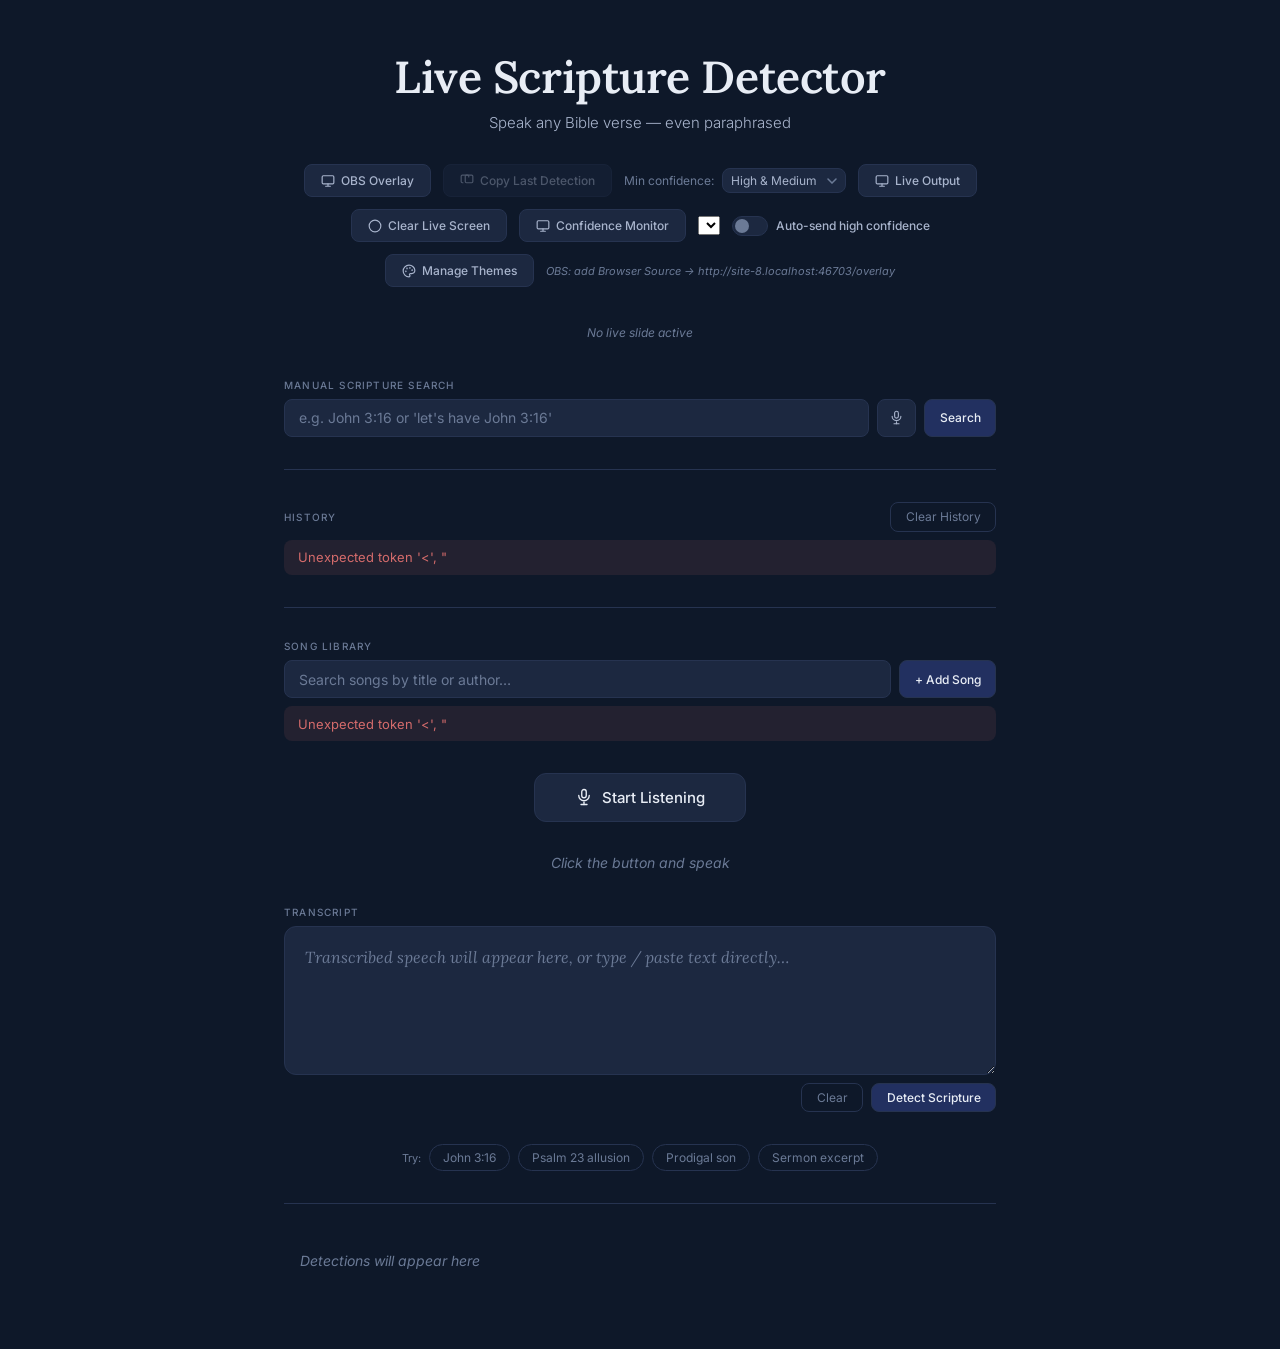
==== frontend/index.html @ 8cc58e6c "Split project into backend/ and frontend/ folders Move the Python modules into backend/ and the HTML" ====
<!DOCTYPE html>
<html lang="en">
<head>
<meta charset="UTF-8">
<meta name="viewport" content="width=device-width, initial-scale=1.0">
<title>Live Scripture Detector</title>
<link href="https://fonts.googleapis.com/css2?family=Lora:ital,wght@0,400;0,500;0,600;1,400;1,600&family=Inter:wght@300;400;500&display=swap" rel="stylesheet">
<link rel="stylesheet" href="style.css">

</head>
<body>
<div class="container">

  <div class="header">
    <h1>Live Scripture Detector</h1>
    <p>Speak any Bible verse &mdash; even paraphrased</p>
  </div>

  <div class="toolbar">
    <a class="toolbar-btn" href="/overlay" target="_blank">
      <svg width="14" height="14" viewBox="0 0 24 24" fill="none" stroke="currentColor" stroke-width="2" stroke-linecap="round" stroke-linejoin="round"><rect x="2" y="3" width="20" height="14" rx="2"/><path d="M8 21h8M12 17v4"/></svg>
      OBS Overlay
    </a>
    <button class="toolbar-btn" id="clipboardBtn" onclick="copyLastToClipboard()" disabled>
      <svg width="14" height="14" viewBox="0 0 24 24" fill="none" stroke="currentColor" stroke-width="2" stroke-linecap="round" stroke-linejoin="round"><rect x="9" y="2" width="13" height="13" rx="2"/><path d="M5 15H4a2 2 0 0 1-2-2V4a2 2 0 0 1 2-2h9a2 2 0 0 1 2 2v1"/></svg>
      <span id="clipboardBtnLabel">Copy Last Detection</span>
    </button>
    <div class="confidence-filter">
      <label for="confidenceFilter">Min confidence:</label>
      <select id="confidenceFilter">
        <option value="high">High only</option>
        <option value="medium" selected>High &amp; Medium</option>
        <option value="low">All results</option>
      </select>
    </div>
    <a class="toolbar-btn" href="/live" target="_blank">
      <svg width="14" height="14" viewBox="0 0 24 24" fill="none" stroke="currentColor" stroke-width="2" stroke-linecap="round" stroke-linejoin="round"><rect x="2" y="3" width="20" height="14" rx="2"/><path d="M8 21h8M12 17v4"/></svg>
      Live Output
    </a>
    <button class="toolbar-btn" onclick="clearLive()">
      <svg width="14" height="14" viewBox="0 0 24 24" fill="none" stroke="currentColor" stroke-width="2" stroke-linecap="round" stroke-linejoin="round"><circle cx="12" cy="12" r="10"/></svg>
      Clear Live Screen
    </button>
    <a class="toolbar-btn" href="/confidence" target="_blank">
      <svg width="14" height="14" viewBox="0 0 24 24" fill="none" stroke="currentColor" stroke-width="2" stroke-linecap="round" stroke-linejoin="round"><rect x="2" y="3" width="20" height="14" rx="2"/><path d="M8 21h8M12 17v4"/></svg>
      Confidence Monitor
    </a>
    <select class="translation-select" id="themeSelect" onchange="onThemeSelected()"></select>

    <label class="auto-send-toggle" title="High-confidence detections go live automatically, no click needed">
      <input type="checkbox" id="autoSendToggle" onchange="toggleAutoSend()">
      <span class="auto-send-slider"></span>
      <span class="auto-send-label">Auto-send high confidence</span>
    </label>
    <button class="toolbar-btn" onclick="openThemeManager()">
      <svg width="14" height="14" viewBox="0 0 24 24" fill="none" stroke="currentColor" stroke-width="2" stroke-linecap="round" stroke-linejoin="round"><circle cx="13.5" cy="6.5" r=".5"/><circle cx="17.5" cy="10.5" r=".5"/><circle cx="8.5" cy="7.5" r=".5"/><circle cx="6.5" cy="12.5" r=".5"/><path d="M12 2C6.5 2 2 6.5 2 12s4.5 10 10 10c.926 0 1.648-.746 1.648-1.688 0-.437-.18-.835-.437-1.125-.29-.289-.438-.652-.438-1.125a1.64 1.64 0 0 1 1.668-1.668h1.996c3.051 0 5.555-2.503 5.555-5.554C21.965 6.012 17.461 2 12 2z"/></svg>
      Manage Themes
    </button>
    <div class="toolbar-hint" id="overlayHint">OBS: add Browser Source → <span id="overlayUrl"></span></div>
  </div>

  <!-- Theme manager modal -->
  <div class="song-editor-overlay" id="themeManagerOverlay">
    <div class="song-editor-modal">
      <div class="song-editor-header">
        <span>Manage Themes &amp; Backgrounds</span>
        <button class="card-delete-btn" onclick="closeThemeManager()">&#x2715;</button>
      </div>
      <div class="song-editor-body">
        <div id="themeManagerList" class="theme-manager-list"></div>

        <div class="theme-new-form">
          <div class="transcript-label">Add New Theme</div>
          <input type="text" id="newThemeName" placeholder="Theme name" class="song-editor-input">

          <select id="newThemeBgType" class="song-editor-input" onchange="toggleThemeBgFields()">
            <option value="color">Solid Color</option>
            <option value="gradient">CSS Gradient</option>
            <option value="image">Image Upload</option>
          </select>

          <div id="themeColorField">
            <label class="theme-field-label">Background Color</label>
            <input type="color" id="newThemeColorValue" value="#0E1829" class="theme-color-input">
          </div>

          <div id="themeGradientField" style="display:none;">
            <label class="theme-field-label">CSS Gradient</label>
            <input type="text" id="newThemeGradientValue" placeholder="linear-gradient(135deg, #1a1a2e, #16213e)" class="song-editor-input">
          </div>

          <div id="themeImageField" style="display:none;">
            <label class="theme-field-label">Background Image</label>
            <input type="file" id="newThemeImageFile" accept="image/*" class="song-editor-input">
          </div>

          <label class="theme-field-label">Text Color</label>
          <input type="color" id="newThemeTextColor" value="#FFFFFF" class="theme-color-input">

          <label class="theme-field-label">Accent Color (reference text)</label>
          <input type="color" id="newThemeAccentColor" value="#C9A84C" class="theme-color-input">

          <label class="theme-field-label">Dark Overlay Opacity (readability over images/gradients)</label>
          <input type="range" id="newThemeOverlay" min="0" max="0.8" step="0.05" value="0.4">

          <button class="btn-sm btn-detect-sm" onclick="createThemeFromForm()">Create Theme</button>
        </div>
      </div>
    </div>
  </div>

  <!-- Live preview modal (renders exactly like /live, never sends to server) -->
  <div class="preview-overlay" id="previewOverlay">
    <div class="preview-container">
      <button class="preview-close-btn" onclick="closePreview()">&#x2715; Close Preview</button>
      <div class="preview-slide-frame">
        <div id="previewBgLayer" class="preview-bg-layer"></div>
        <div id="previewOverlayLayer" class="preview-overlay-layer"></div>
        <div class="preview-slide-content">
          <div class="preview-verse-text" id="previewText"></div>
          <div class="preview-verse-ref" id="previewRef"></div>
          <div class="preview-verse-translation" id="previewTranslation"></div>
        </div>
      </div>
      <div class="preview-hint">This is a preview only — nothing has been sent to the live output.</div>
    </div>
  </div>

  <div class="live-status" id="liveStatus">No live slide active</div>

  <div class="manual-search-area">
    <div class="transcript-label">Manual Scripture Search</div>
    <div class="manual-search-row">
      <input type="text" id="manualSearchInput" placeholder="e.g. John 3:16 or 'let's have John 3:16'" onkeydown="if(event.key==='Enter') manualSearch()">
      <button class="search-mic-btn" id="searchMicBtn" onclick="searchByVoice()" title="Search by voice">
        <svg width="15" height="15" viewBox="0 0 24 24" fill="none" stroke="currentColor" stroke-width="1.8" stroke-linecap="round" stroke-linejoin="round">
          <rect x="9" y="2" width="6" height="11" rx="3"/>
          <path d="M5 10a7 7 0 0 0 14 0"/>
          <line x1="12" y1="19" x2="12" y2="22"/>
          <line x1="8" y1="22" x2="16" y2="22"/>
        </svg>
      </button>
      <button class="btn-sm btn-detect-sm" onclick="manualSearch()">Search</button>
    </div>
    <div class="manual-search-result" id="manualSearchResult"></div>
  </div>

  <div class="divider"></div>

  <div class="history-area">
    <div class="history-header-row">
      <div class="transcript-label">History</div>
      <button class="btn-sm" onclick="clearHistoryConfirm()">Clear History</button>
    </div>
    <div class="history-list" id="historyList"></div>
  </div>

  <div class="divider"></div>

  <div class="song-library-area">
    <div class="transcript-label">Song Library</div>
    <div class="manual-search-row">
      <input type="text" id="songSearchInput" placeholder="Search songs by title or author&hellip;" oninput="songSearchDebounced()">
      <button class="btn-sm btn-detect-sm" onclick="openSongEditor()">+ Add Song</button>
    </div>
    <div class="song-list" id="songList"></div>
  </div>

  <!-- Song editor modal -->
  <div class="song-editor-overlay" id="songEditorOverlay">
    <div class="song-editor-modal">
      <div class="song-editor-header">
        <span id="songEditorTitle">Add Song</span>
        <button class="card-delete-btn" onclick="closeSongEditor()">&#x2715;</button>
      </div>
      <div class="song-editor-body">
        <input type="text" id="songTitleInput" placeholder="Song title" class="song-editor-input">
        <input type="text" id="songAuthorInput" placeholder="Author / CCLI info (optional)" class="song-editor-input">
        <div id="songSectionsList"></div>
        <button class="btn-sm" onclick="addSongSection()">+ Add Section (verse/chorus/bridge)</button>
      </div>
      <div class="song-editor-footer">
        <button class="btn-sm" id="songDeleteBtn" onclick="deleteSongFromEditor()" style="display:none;color:var(--rose);">Delete Song</button>
        <button class="btn-sm btn-detect-sm" onclick="saveSong()">Save Song</button>
      </div>
    </div>
  </div>

  <div class="controls">
    <button class="mic-btn" id="micBtn" onclick="toggleMic()">
      <svg class="mic-icon" viewBox="0 0 24 24" fill="none" stroke="currentColor" stroke-width="1.8" stroke-linecap="round" stroke-linejoin="round">
        <rect x="9" y="2" width="6" height="11" rx="3"/>
        <path d="M5 10a7 7 0 0 0 14 0"/>
        <line x1="12" y1="19" x2="12" y2="22"/>
        <line x1="8" y1="22" x2="16" y2="22"/>
      </svg>
      <span id="micLabel">Start Listening</span>
    </button>
  </div>

  <div class="status-line" id="statusLine">Click the button and speak</div>

  <div class="transcript-area">
    <div class="transcript-label">Transcript</div>
    <textarea class="transcript-box" id="transcriptBox"
      placeholder="Transcribed speech will appear here, or type / paste text directly&hellip;" rows="4"></textarea>
    <div class="transcript-actions">
      <button class="btn-sm" onclick="clearAll()">Clear</button>
      <button class="btn-sm btn-detect-sm" onclick="detect()">Detect Scripture</button>
    </div>
  </div>

  <div class="examples-row">
    <span style="font-size:11px;color:var(--silver-dim);align-self:center">Try:</span>
    <button class="ex-chip" onclick="loadEx(0)">John 3:16</button>
    <button class="ex-chip" onclick="loadEx(1)">Psalm 23 allusion</button>
    <button class="ex-chip" onclick="loadEx(2)">Prodigal son</button>
    <button class="ex-chip" onclick="loadEx(3)">Sermon excerpt</button>
  </div>

  <div class="divider"></div>

  <div class="error-box" id="errorBox"></div>
  <div class="spinner" id="spinner"><div class="spinner-ring"></div><span>Detecting scripture&hellip;</span></div>

  <div class="results" id="results">
    <div class="empty">Detections will appear here</div>
  </div>

</div>

<script src="app.js"></script>
</body>
</html>
---- frontend/style.css ----
*, *::before, *::after { box-sizing: border-box; margin: 0; padding: 0; }

  :root {
    --navy: #0E1829;
    --navy-mid: #162035;
    --navy-card: #1C2840;
    --navy-card-inner: #162238;
    --navy-border: #263350;
    --navy-hover: #223060;
    --silver: #A8B4CC;
    --silver-dim: #6B7A96;
    --white: #E8EDF5;
    --gold: #C9A84C;
    --gold-glow: rgba(201,168,76,0.15);
    --green: #4CAF8A;
    --green-bg: rgba(76,175,138,0.1);
    --amber: #E8A040;
    --amber-bg: rgba(232,160,64,0.1);
    --blue-acc: #5B8FD4;
    --blue-bg: rgba(91,143,212,0.1);
    --rose: #D46B6B;
    --rose-bg: rgba(212,107,107,0.1);
    --radius: 12px;
    --radius-sm: 8px;
  }

  body {
    font-family: 'Inter', sans-serif;
    background: var(--navy);
    color: var(--white);
    min-height: 100vh;
    display: flex;
    flex-direction: column;
    align-items: center;
  }

  .container {
    width: 100%;
    max-width: 760px;
    padding: 3rem 1.5rem 4rem;
    display: flex;
    flex-direction: column;
    align-items: center;
    gap: 2rem;
  }

  /* Header */
  .header { text-align: center; }
  .header h1 {
    font-family: 'Lora', serif;
    font-size: clamp(2rem, 5vw, 2.8rem);
    font-weight: 600;
    color: var(--white);
    letter-spacing: -0.01em;
    margin-bottom: 0.5rem;
  }
  .header p { font-size: 15px; color: var(--silver); font-weight: 300; }

  /* Controls */
  .controls {
    display: flex;
    gap: 0.75rem;
    align-items: center;
    width: 100%;
    flex-wrap: wrap;
    justify-content: center;
  }

  .mic-btn {
    background: var(--navy-card);
    border: 1.5px solid var(--navy-border);
    border-radius: var(--radius);
    color: var(--white);
    font-family: 'Inter', sans-serif;
    font-size: 15px;
    font-weight: 500;
    padding: 0.85rem 2.5rem;
    cursor: pointer;
    display: flex;
    align-items: center;
    gap: 0.6rem;
    transition: all 0.2s;
  }
  .mic-btn:hover { border-color: var(--silver-dim); background: var(--navy-hover); }
  .mic-btn.listening {
    border-color: var(--rose);
    background: rgba(212,107,107,0.08);
    animation: pulse-border 1.5s ease-in-out infinite;
  }
  @keyframes pulse-border {
    0%, 100% { box-shadow: 0 0 0 0 rgba(212,107,107,0.3); }
    50% { box-shadow: 0 0 0 8px rgba(212,107,107,0); }
  }
  .mic-btn.listening .mic-icon { color: var(--rose); }
  .mic-icon { width: 18px; height: 18px; flex-shrink: 0; }

  /* Status */
  .status-line {
    font-size: 14px;
    color: var(--silver-dim);
    text-align: center;
    min-height: 20px;
    font-style: italic;
  }

  /* Transcript */
  .transcript-area { width: 100%; display: flex; flex-direction: column; gap: 0.5rem; }
  .transcript-label {
    font-size: 10px;
    text-transform: uppercase;
    letter-spacing: 0.12em;
    color: var(--silver-dim);
    font-weight: 500;
  }
  .transcript-box {
    width: 100%;
    min-height: 110px;
    background: var(--navy-card);
    border: 1px solid var(--navy-border);
    border-radius: var(--radius);
    padding: 1rem 1.25rem;
    font-family: 'Lora', serif;
    font-size: 1rem;
    line-height: 1.8;
    color: var(--white);
    resize: vertical;
    outline: none;
    transition: border-color 0.2s;
  }
  .transcript-box::placeholder { color: var(--silver-dim); font-style: italic; }
  .transcript-actions { display: flex; gap: 0.5rem; justify-content: flex-end; }

  .btn-sm {
    background: transparent;
    border: 1px solid var(--navy-border);
    border-radius: var(--radius-sm);
    color: var(--silver-dim);
    font-size: 12px;
    padding: 0.4rem 0.9rem;
    cursor: pointer;
    font-family: 'Inter', sans-serif;
    transition: all 0.15s;
  }
  .btn-sm:hover { border-color: var(--silver-dim); color: var(--silver); }
  .btn-detect-sm { background: var(--navy-hover); color: var(--white); font-weight: 500; }

  /* Examples */
  .examples-row { display: flex; flex-wrap: wrap; gap: 0.5rem; justify-content: center; }
  .ex-chip {
    background: transparent;
    border: 1px solid var(--navy-border);
    border-radius: 20px;
    padding: 5px 13px;
    font-size: 12px;
    color: var(--silver-dim);
    cursor: pointer;
    font-family: 'Inter', sans-serif;
    transition: all 0.15s;
  }
  .ex-chip:hover { border-color: var(--silver-dim); color: var(--silver); }

  .divider { width: 100%; height: 1px; background: var(--navy-border); }

  /* Spinner */
  .spinner {
    display: none;
    flex-direction: column;
    align-items: center;
    gap: 0.75rem;
    padding: 1.5rem;
    font-size: 13px;
    color: var(--silver-dim);
  }
  .spinner.active { display: flex; }
  .spinner-ring {
    width: 28px; height: 28px;
    border: 1.5px solid var(--navy-border);
    border-top-color: var(--gold);
    border-radius: 50%;
    animation: spin 0.8s linear infinite;
  }
  @keyframes spin { to { transform: rotate(360deg); } }

  /* Summary */
  .summary-banner {
    background: var(--gold-glow);
    border: 1px solid rgba(201,168,76,0.25);
    border-radius: var(--radius);
    padding: 0.9rem 1.25rem;
    font-family: 'Lora', serif;
    font-size: 0.95rem;
    font-style: italic;
    color: #D4B870;
    line-height: 1.7;
    width: 100%;
    display: none;
  }
  .summary-banner.visible { display: block; }

  /* Stats */
  .stats-row { display: none; flex-wrap: wrap; gap: 0.75rem; width: 100%; }
  .stats-row.visible { display: flex; }
  .stat-pill {
    background: var(--navy-card);
    border: 1px solid var(--navy-border);
    border-radius: 20px;
    padding: 4px 12px;
    font-size: 12px;
    color: var(--silver);
  }
  .stat-pill strong { color: var(--white); font-weight: 500; }

  /* Detection card */
  .detection-card {
    background: var(--navy-card);
    border: 1px solid var(--navy-border);
    border-radius: var(--radius);
    overflow: hidden;
    animation: fadeUp 0.25s ease both;
    width: 100%;
  }
  @keyframes fadeUp {
    from { opacity: 0; transform: translateY(6px); }
    to { opacity: 1; transform: translateY(0); }
  }

  .detection-top {
    display: flex;
    align-items: center;
    gap: 0.75rem;
    padding: 0.85rem 1.1rem;
    border-bottom: 1px solid var(--navy-border);
    flex-wrap: wrap;
  }

  .type-pill {
    font-size: 9px;
    font-weight: 500;
    letter-spacing: 0.1em;
    text-transform: uppercase;
    padding: 3px 9px;
    border-radius: 20px;
    white-space: nowrap;
  }
  .tp-direct_quote      { background: var(--blue-bg);  color: var(--blue-acc); }
  .tp-paraphrase        { background: var(--green-bg); color: var(--green); }
  .tp-semantic_allusion { background: var(--amber-bg); color: var(--amber); }
  .tp-story_reference   { background: var(--rose-bg);  color: var(--rose); }
  .tp-reference_call    { background: rgba(201,168,76,0.15); color: var(--gold); border: 1px solid rgba(201,168,76,0.3); }

  .ref-text {
    font-family: 'Lora', serif;
    font-weight: 600;
    font-size: 1rem;
    color: var(--white);
  }

  .confidence-badge {
    font-size: 10px;
    padding: 2px 7px;
    border-radius: 4px;
    font-weight: 500;
  }
  .cb-high   { background: rgba(76,175,138,0.15);  color: var(--green); }
  .cb-medium { background: rgba(232,160,64,0.15);  color: var(--amber); }
  .cb-low    { background: rgba(212,107,107,0.15); color: var(--rose); }

  .detection-body { padding: 0.85rem 1.1rem; display: flex; flex-direction: column; gap: 0.75rem; }

  .phrase-block {
    font-family: 'Lora', serif;
    font-style: italic;
    font-size: 0.98rem;
    color: var(--silver);
    line-height: 1.7;
    border-left: 2px solid var(--gold);
    padding-left: 0.9rem;
  }

  .expl {
    font-size: 12px;
    color: var(--silver-dim);
    line-height: 1.55;
  }

  /* Translations accordion */
  .translations-section { display: flex; flex-direction: column; gap: 0; }

  .translations-toggle {
    display: flex;
    align-items: center;
    justify-content: space-between;
    padding: 0.6rem 0.9rem;
    background: var(--navy-card-inner);
    border: 1px solid var(--navy-border);
    border-radius: var(--radius-sm);
    cursor: pointer;
    font-size: 11px;
    font-weight: 500;
    letter-spacing: 0.08em;
    text-transform: uppercase;
    color: var(--silver-dim);
    transition: all 0.15s;
    user-select: none;
  }
  .translations-toggle:hover { color: var(--silver); border-color: var(--silver-dim); }

  .toggle-arrow {
    font-size: 10px;
    transition: transform 0.2s;
    display: inline-block;
  }
  .translations-toggle.open .toggle-arrow { transform: rotate(180deg); }

  .translations-body {
    display: none;
    flex-direction: column;
    gap: 0;
    border: 1px solid var(--navy-border);
    border-top: none;
    border-radius: 0 0 var(--radius-sm) var(--radius-sm);
    overflow: hidden;
  }
  .translations-body.open { display: flex; }

  .translation-row {
    display: flex;
    gap: 0;
    border-bottom: 1px solid var(--navy-border);
    transition: background 0.1s;
  }
  .translation-row:last-child { border-bottom: none; }
  .translation-row:hover { background: rgba(255,255,255,0.02); }

  .trans-label {
    flex-shrink: 0;
    width: 52px;
    padding: 0.65rem 0.75rem;
    font-size: 10px;
    font-weight: 600;
    letter-spacing: 0.08em;
    text-transform: uppercase;
    color: var(--gold);
    background: var(--navy-card-inner);
    border-right: 1px solid var(--navy-border);
    display: flex;
    align-items: center;
  }

  .trans-text {
    padding: 0.65rem 0.9rem;
    font-family: 'Lora', serif;
    font-size: 0.92rem;
    line-height: 1.65;
    color: var(--silver);
    flex: 1;
  }

  .trans-missing {
    padding: 0.65rem 0.9rem;
    font-size: 12px;
    color: var(--silver-dim);
    font-style: italic;
    flex: 1;
  }

  /* Misc */
  .empty { text-align: center; color: var(--silver-dim); font-size: 14px; padding: 1rem; font-style: italic; }
  .error-box {
    background: rgba(212,107,107,0.1);
    border: 1px solid rgba(212,107,107,0.3);
    border-radius: var(--radius-sm);
    padding: 0.85rem 1rem;
    color: var(--rose);
    font-size: 13px;
    display: none;
    width: 100%;
  }
  .error-box.visible { display: block; }

  .live-dot {
    width: 7px; height: 7px;
    border-radius: 50%;
    background: currentColor;
    display: inline-block;
    animation: blink 1s ease-in-out infinite;
  }
  @keyframes blink { 0%,100%{opacity:1} 50%{opacity:.2} }

  .results { width: 100%; display: flex; flex-direction: column; gap: 1rem; align-items: flex-start; }

  .warning-box {
    font-size: 12px;
    color: var(--amber);
    background: var(--amber-bg);
    border: 1px solid rgba(232,160,64,0.25);
    border-radius: var(--radius-sm);
    padding: 0.6rem 0.9rem;
    width: 100%;
  }

  /* Toolbar */
  .toolbar {
    display: flex;
    align-items: center;
    gap: 0.75rem;
    flex-wrap: wrap;
    justify-content: center;
    width: 100%;
  }

  .toolbar-btn {
    display: flex;
    align-items: center;
    gap: 6px;
    background: var(--navy-card);
    border: 1px solid var(--navy-border);
    border-radius: var(--radius-sm);
    color: var(--silver);
    font-family: 'Inter', sans-serif;
    font-size: 12px;
    font-weight: 500;
    padding: 0.5rem 1rem;
    cursor: pointer;
    text-decoration: none;
    transition: all 0.15s;
  }

  .toolbar-btn:hover:not(:disabled) { border-color: var(--gold); color: var(--gold); }
  .toolbar-btn:disabled { opacity: 0.4; cursor: not-allowed; }
  .toolbar-btn.copied { border-color: var(--green); color: var(--green); }

  .toolbar-hint {
    font-size: 11px;
    color: var(--silver-dim);
    font-style: italic;
  }

  /* ── Mobile responsive ───────────────────────────────────────────────── */
  @media (max-width: 600px) {
    .container { padding: 1.5rem 1rem 3rem; gap: 1.25rem; }

    .header h1 { font-size: 1.7rem; }
    .header p  { font-size: 13px; }

    .toolbar { gap: 0.5rem; }
    .toolbar-btn { font-size: 11px; padding: 0.45rem 0.75rem; }
    .toolbar-hint { font-size: 10px; text-align: center; width: 100%; }

    .mic-btn { font-size: 14px; padding: 0.75rem 1.75rem; }

    .transcript-box { min-height: 80px; font-size: 0.95rem; }

    .examples-row { gap: 0.4rem; }
    .ex-chip { font-size: 11px; padding: 4px 10px; }

    .detection-top {
      gap: 0.5rem;
      padding: 0.7rem 0.9rem;
      flex-wrap: nowrap; /* prevent badges from pushing delete btn off-row */
    }
    .ref-text { flex-shrink: 1; min-width: 0; overflow: hidden; text-overflow: ellipsis; white-space: nowrap; }
    .confidence-badge { flex-shrink: 0; }
    .card-delete-btn { padding: 8px 10px; font-size: 16px; } /* bigger tap target on mobile */
    .ref-text { font-size: 0.95rem; }
    .detection-body { padding: 0.75rem 0.9rem; }
    .phrase-block { font-size: 0.92rem; }

    .trans-label { width: 44px; font-size: 9px; padding: 0.55rem 0.5rem; }
    .trans-text  { font-size: 0.85rem; padding: 0.55rem 0.75rem; }
    .trans-missing { font-size: 11px; padding: 0.55rem 0.75rem; }

    .translations-toggle { font-size: 10px; padding: 0.5rem 0.75rem; }

    .stat-pill { font-size: 11px; padding: 3px 9px; }
    .summary-banner { font-size: 0.88rem; padding: 0.75rem 1rem; }

    .btn-sm { font-size: 11px; padding: 0.4rem 0.75rem; }
  }

  @media (max-width: 380px) {
    .header h1 { font-size: 1.4rem; }
    .mic-btn { width: 100%; justify-content: center; }
  }


  /* Segment divider — shows the spoken text snippet between detection groups */
  .segment-divider {
    width: 100%;
    display: flex;
    align-items: center;
    gap: 0.75rem;
    padding: 0.4rem 0;
  }
  .segment-divider::before,
  .segment-divider::after {
    content: '';
    flex: 1;
    height: 1px;
    background: var(--navy-border);
  }
  .segment-quote {
    font-size: 11px;
    color: var(--silver-dim);
    font-style: italic;
    white-space: nowrap;
    max-width: 60%;
    overflow: hidden;
    text-overflow: ellipsis;
  }

  /* Inline detection loader */
  .detection-loader {
    display: flex;
    align-items: center;
    gap: 8px;
    padding: 0.5rem 0;
    font-size: 12px;
    color: var(--silver-dim);
  }

  /* Subtle no-scripture note */
  .no-detect-note {
    font-size: 12px;
    color: var(--silver-dim);
    font-style: italic;
    padding: 0.4rem 0.5rem;
    text-align: center;
    animation: fadeUp 0.2s ease both;
  }
  /* Confidence filter selector */
  .confidence-filter {
    display: flex;
    align-items: center;
    gap: 0.5rem;
    font-size: 12px;
    color: var(--silver-dim);
  }

  .confidence-filter select {
    background: var(--navy-card);
    border: 1px solid var(--navy-border);
    border-radius: var(--radius-sm);
    color: var(--silver);
    font-family: 'Inter', sans-serif;
    font-size: 12px;
    padding: 4px 28px 4px 8px;
    cursor: pointer;
    outline: none;
    appearance: none;
    background-image: url("data:image/svg+xml,%3Csvg xmlns='http://www.w3.org/2000/svg' width='10' height='6' viewBox='0 0 10 6'%3E%3Cpath d='M1 1l4 4 4-4' stroke='%236B7A96' stroke-width='1.5' fill='none' stroke-linecap='round'/%3E%3C/svg%3E");
    background-repeat: no-repeat;
    background-position: right 0.5rem center;
    transition: border-color 0.15s;
  }

  .confidence-filter select:focus { border-color: var(--gold); }

  /* Card delete button — deliberately high-contrast so it can never blend in */
  .card-delete-btn {
    margin-left: auto;
    background: var(--rose-bg);
    border: 1px solid rgba(212,107,107,0.35);
    color: var(--rose);
    font-size: 14px;
    font-weight: 600;
    cursor: pointer;
    padding: 5px 9px;
    border-radius: 5px;
    line-height: 1;
    transition: background 0.15s, transform 0.1s;
    flex-shrink: 0;
    -webkit-tap-highlight-color: transparent;
    min-width: 26px;
    min-height: 26px;
    display: inline-flex;
    align-items: center;
    justify-content: center;
  }

  .card-delete-btn:hover,
  .card-delete-btn:active {
    background: rgba(212,107,107,0.28);
    transform: scale(0.95);
  }

  /* Live status indicator */
  .live-status {
    width: 100%;
    text-align: center;
    font-size: 12px;
    color: var(--silver-dim);
    padding: 0.4rem;
    font-style: italic;
  }
  .live-status.active {
    color: var(--green);
    font-weight: 500;
    font-style: normal;
  }

  /* Manual search area */
  .manual-search-area {
    width: 100%;
    display: flex;
    flex-direction: column;
    gap: 0.5rem;
  }

  .manual-search-row {
    display: flex;
    gap: 0.5rem;
  }

  .manual-search-row input {
    flex: 1;
    background: var(--navy-card);
    border: 1px solid var(--navy-border);
    border-radius: var(--radius-sm);
    padding: 0.6rem 0.9rem;
    color: var(--white);
    font-family: 'Inter', sans-serif;
    font-size: 14px;
    outline: none;
    transition: border-color 0.15s;
  }

  .manual-search-row input:focus { border-color: var(--gold); }
  .manual-search-row input::placeholder { color: var(--silver-dim); }

  .manual-search-result {
    display: none;
  }
  .manual-search-result.visible {
    display: block;
  }

  .search-loading {
    font-size: 13px;
    color: var(--silver-dim);
    font-style: italic;
    padding: 0.5rem;
  }

  .search-error {
    font-size: 13px;
    color: var(--rose);
    background: var(--rose-bg);
    border-radius: var(--radius-sm);
    padding: 0.6rem 0.9rem;
  }

  .search-result-card {
    background: var(--navy-card);
    border: 1px solid var(--navy-border);
    border-radius: var(--radius);
    padding: 0.9rem 1.1rem;
    display: flex;
    flex-direction: column;
    gap: 0.6rem;
  }

  .search-result-ref {
    font-family: 'Lora', serif;
    font-weight: 600;
    font-size: 1rem;
    color: var(--white);
  }

  .search-result-text {
    font-family: 'Lora', serif;
    font-style: italic;
    font-size: 0.95rem;
    color: var(--silver);
    line-height: 1.6;
    border-left: 2px solid var(--gold);
    padding-left: 0.9rem;
  }

  /* Send to Live button */
  .btn-send-live {
    align-self: flex-start;
    background: rgba(76,175,138,0.12);
    border: 1px solid rgba(76,175,138,0.35);
    color: var(--green);
    font-family: 'Inter', sans-serif;
    font-size: 12px;
    font-weight: 500;
    padding: 0.4rem 0.9rem;
    border-radius: var(--radius-sm);
    cursor: pointer;
    transition: background 0.15s;
  }

  .btn-send-live:hover {
    background: rgba(76,175,138,0.22);
  }

  .search-result-actions {
    display: flex;
    justify-content: flex-end;
  }

  /* Search mic button */
  .search-mic-btn {
    background: var(--navy-card);
    border: 1px solid var(--navy-border);
    border-radius: var(--radius-sm);
    color: var(--silver);
    padding: 0.55rem 0.7rem;
    cursor: pointer;
    display: flex;
    align-items: center;
    justify-content: center;
    transition: all 0.15s;
    flex-shrink: 0;
  }
  .search-mic-btn:hover:not(:disabled) { border-color: var(--gold); color: var(--gold); }
  .search-mic-btn:disabled { opacity: 0.6; cursor: not-allowed; }
  .search-mic-btn.listening {
    border-color: var(--rose);
    color: var(--rose);
    background: rgba(212,107,107,0.08);
    animation: pulse-border 1.2s ease-in-out infinite;
  }

  /* Search result — all translations layout */
  .search-translations {
    display: flex;
    flex-direction: column;
    border: 1px solid var(--navy-border);
    border-radius: var(--radius-sm);
    overflow: hidden;
  }

  .search-translation-row {
    display: flex;
    align-items: center;
    gap: 0.5rem;
    padding-right: 0.6rem;
  }

  .search-translation-row .trans-text { flex: 1; }

  .btn-send-live-sm {
    flex-shrink: 0;
    background: rgba(76,175,138,0.12);
    border: 1px solid rgba(76,175,138,0.35);
    color: var(--green);
    font-family: 'Inter', sans-serif;
    font-size: 11px;
    font-weight: 500;
    padding: 0.35rem 0.7rem;
    border-radius: var(--radius-sm);
    cursor: pointer;
    white-space: nowrap;
    transition: background 0.15s;
  }
  .btn-send-live-sm:hover { background: rgba(76,175,138,0.22); }

  /* Nav hint styling in live status */
  .live-status strong { color: var(--gold); }

/* ── Song Library ─────────────────────────────────────────────────────────── */

.song-library-area {
  width: 100%;
  display: flex;
  flex-direction: column;
  gap: 0.5rem;
}

.song-list {
  display: flex;
  flex-direction: column;
  gap: 6px;
  max-height: 320px;
  overflow-y: auto;
}

.song-list-item {
  display: flex;
  align-items: center;
  justify-content: space-between;
  background: var(--navy-card);
  border: 1px solid var(--navy-border);
  border-radius: var(--radius-sm);
  padding: 0.7rem 1rem;
  cursor: pointer;
  transition: border-color 0.15s;
}
.song-list-item:hover { border-color: var(--gold); }

.song-list-title {
  font-family: 'Lora', serif;
  font-weight: 600;
  font-size: 0.95rem;
  color: var(--white);
}

.song-list-author {
  font-size: 11px;
  color: var(--silver-dim);
  margin-top: 2px;
}

.song-list-arrow {
  color: var(--silver-dim);
  font-size: 18px;
}

.song-detail-header {
  display: flex;
  justify-content: space-between;
  margin-bottom: 0.75rem;
}

.song-detail-title {
  font-family: 'Lora', serif;
  font-weight: 600;
  font-size: 1.3rem;
  color: var(--white);
  margin-top: 0.5rem;
}

.song-sections-list {
  display: flex;
  flex-direction: column;
  gap: 0.6rem;
  margin-top: 0.75rem;
}

.song-section-card {
  background: var(--navy-card);
  border: 1px solid var(--navy-border);
  border-radius: var(--radius);
  padding: 0.85rem 1.1rem;
  display: flex;
  flex-direction: column;
  gap: 0.5rem;
}

.song-section-label {
  font-size: 10px;
  text-transform: uppercase;
  letter-spacing: 0.08em;
  color: var(--gold);
  font-weight: 600;
}

.song-section-lines {
  font-family: 'Lora', serif;
  font-size: 0.95rem;
  color: var(--silver);
  line-height: 1.6;
}

/* Song editor modal */
.song-editor-overlay {
  display: none;
  position: fixed;
  inset: 0;
  background: rgba(0,0,0,0.6);
  z-index: 100;
  align-items: center;
  justify-content: center;
  padding: 1rem;
}
.song-editor-overlay.visible { display: flex; }

.song-editor-modal {
  background: var(--navy-mid);
  border: 1px solid var(--navy-border);
  border-radius: var(--radius);
  width: 100%;
  max-width: 560px;
  max-height: 85vh;
  display: flex;
  flex-direction: column;
  overflow: hidden;
}

.song-editor-header {
  display: flex;
  align-items: center;
  justify-content: space-between;
  padding: 1rem 1.25rem;
  border-bottom: 1px solid var(--navy-border);
  font-family: 'Lora', serif;
  font-weight: 600;
  font-size: 1.1rem;
  color: var(--white);
}

.song-editor-body {
  padding: 1rem 1.25rem;
  overflow-y: auto;
  display: flex;
  flex-direction: column;
  gap: 0.75rem;
}

.song-editor-input {
  width: 100%;
  background: var(--navy-card);
  border: 1px solid var(--navy-border);
  border-radius: var(--radius-sm);
  padding: 0.6rem 0.9rem;
  color: var(--white);
  font-family: 'Inter', sans-serif;
  font-size: 14px;
  outline: none;
}
.song-editor-input:focus { border-color: var(--gold); }

.song-section-editor {
  background: var(--navy-card-inner);
  border: 1px solid var(--navy-border);
  border-radius: var(--radius-sm);
  padding: 0.7rem;
  display: flex;
  flex-direction: column;
  gap: 0.5rem;
}

.song-section-editor-row {
  display: flex;
  gap: 0.5rem;
  align-items: center;
}

.song-section-label-input {
  flex: 1;
  background: var(--navy-card);
  border: 1px solid var(--navy-border);
  border-radius: var(--radius-sm);
  padding: 0.4rem 0.7rem;
  color: var(--white);
  font-size: 13px;
  font-weight: 500;
  outline: none;
}

.song-section-lines-input {
  width: 100%;
  min-height: 80px;
  background: var(--navy-card);
  border: 1px solid var(--navy-border);
  border-radius: var(--radius-sm);
  padding: 0.6rem 0.8rem;
  color: var(--silver);
  font-family: 'Lora', serif;
  font-size: 13px;
  line-height: 1.6;
  resize: vertical;
  outline: none;
}

.song-editor-footer {
  display: flex;
  justify-content: space-between;
  padding: 1rem 1.25rem;
  border-top: 1px solid var(--navy-border);
}

/* ── Card action rows (Preview + Send to Live pairing) ────────────────────── */

.card-actions-row {
  display: flex;
  gap: 0.5rem;
}

.btn-preview {
  background: transparent;
  border: 1px solid var(--navy-border);
  color: var(--silver);
  font-family: 'Inter', sans-serif;
  font-size: 12px;
  font-weight: 500;
  padding: 0.4rem 0.9rem;
  border-radius: var(--radius-sm);
  cursor: pointer;
  transition: all 0.15s;
}
.btn-preview:hover { border-color: var(--gold); color: var(--gold); }

.btn-preview-sm {
  flex-shrink: 0;
  background: transparent;
  border: 1px solid var(--navy-border);
  color: var(--silver-dim);
  font-family: 'Inter', sans-serif;
  font-size: 11px;
  padding: 0.35rem 0.6rem;
  border-radius: var(--radius-sm);
  cursor: pointer;
}
.btn-preview-sm:hover { border-color: var(--gold); color: var(--gold); }

/* ── Theme Manager ─────────────────────────────────────────────────────────── */

.theme-manager-list {
  display: flex;
  flex-direction: column;
  gap: 6px;
  margin-bottom: 1rem;
}

.theme-item {
  display: flex;
  align-items: center;
  gap: 0.7rem;
  background: var(--navy-card);
  border: 1px solid var(--navy-border);
  border-radius: var(--radius-sm);
  padding: 0.6rem 0.9rem;
}

.theme-swatch {
  width: 32px;
  height: 32px;
  border-radius: 6px;
  border: 1px solid var(--navy-border);
  flex-shrink: 0;
}

.theme-item-name {
  flex: 1;
  font-size: 13px;
  color: var(--white);
}

.theme-new-form {
  display: flex;
  flex-direction: column;
  gap: 0.6rem;
  border-top: 1px solid var(--navy-border);
  padding-top: 1rem;
}

.theme-field-label {
  font-size: 11px;
  color: var(--silver-dim);
  margin-top: 0.3rem;
}

.theme-color-input {
  width: 100%;
  height: 38px;
  border: 1px solid var(--navy-border);
  border-radius: var(--radius-sm);
  background: var(--navy-card);
  cursor: pointer;
}

/* ── Live Preview Modal ───────────────────────────────────────────────────── */

.preview-overlay {
  display: none;
  position: fixed;
  inset: 0;
  background: rgba(0,0,0,0.8);
  z-index: 200;
  align-items: center;
  justify-content: center;
  padding: 2rem;
}
.preview-overlay.visible { display: flex; }

.preview-container {
  width: 100%;
  max-width: 900px;
  display: flex;
  flex-direction: column;
  gap: 0.75rem;
}

.preview-close-btn {
  align-self: flex-end;
  background: var(--navy-card);
  border: 1px solid var(--navy-border);
  color: var(--silver);
  font-size: 12px;
  padding: 0.4rem 0.9rem;
  border-radius: var(--radius-sm);
  cursor: pointer;
}
.preview-close-btn:hover { border-color: var(--rose); color: var(--rose); }

.preview-slide-frame {
  position: relative;
  width: 100%;
  aspect-ratio: 16 / 9;
  border-radius: var(--radius);
  overflow: hidden;
  border: 2px solid var(--navy-border);
}

.preview-bg-layer {
  position: absolute;
  inset: 0;
  background: #000;
}

.preview-overlay-layer {
  position: absolute;
  inset: 0;
  background: rgba(0,0,0,0.4);
}

.preview-slide-content {
  position: relative;
  z-index: 2;
  height: 100%;
  display: flex;
  flex-direction: column;
  align-items: center;
  justify-content: center;
  text-align: center;
  padding: 2rem;
}

.preview-verse-text {
  font-family: 'Lora', serif;
  font-weight: 600;
  font-size: clamp(1.2rem, 3vw, 2rem);
  line-height: 1.4;
  margin-bottom: 1rem;
  color: #FFFFFF;
}

.preview-verse-ref {
  font-family: 'Inter', sans-serif;
  font-size: 0.9rem;
  font-weight: 500;
  color: #C9A84C;
  letter-spacing: 0.04em;
}

.preview-verse-translation {
  font-family: 'Inter', sans-serif;
  font-size: 0.75rem;
  color: rgba(255,255,255,0.5);
  text-transform: uppercase;
  letter-spacing: 0.06em;
  margin-top: 0.4rem;
}

.preview-hint {
  text-align: center;
  font-size: 12px;
  color: var(--silver-dim);
  font-style: italic;
}

/* ── Auto-send toggle switch ──────────────────────────────────────────────── */

.auto-send-toggle {
  display: flex;
  align-items: center;
  gap: 8px;
  cursor: pointer;
  user-select: none;
}

.auto-send-toggle input[type="checkbox"] {
  display: none;
}

.auto-send-slider {
  width: 36px;
  height: 20px;
  background: var(--navy-card);
  border: 1px solid var(--navy-border);
  border-radius: 20px;
  position: relative;
  transition: background 0.2s, border-color 0.2s;
  flex-shrink: 0;
}

.auto-send-slider::before {
  content: '';
  position: absolute;
  width: 14px;
  height: 14px;
  border-radius: 50%;
  background: var(--silver-dim);
  top: 2px;
  left: 2px;
  transition: transform 0.2s, background 0.2s;
}

.auto-send-toggle input:checked + .auto-send-slider {
  background: rgba(76,175,138,0.2);
  border-color: var(--green);
}

.auto-send-toggle input:checked + .auto-send-slider::before {
  transform: translateX(16px);
  background: var(--green);
}

.auto-send-label {
  font-size: 12px;
  color: var(--silver);
  font-weight: 500;
}

/* Auto-sent card indicator */
.detection-card.auto-sent {
  border-color: rgba(76,175,138,0.4);
  box-shadow: 0 0 0 1px rgba(76,175,138,0.15);
}

.auto-sent-badge {
  font-size: 10px;
  font-weight: 600;
  color: var(--green);
  background: rgba(76,175,138,0.15);
  padding: 3px 8px;
  border-radius: 20px;
  white-space: nowrap;
}

/* ── History Panel ─────────────────────────────────────────────────────────── */

.history-area {
  width: 100%;
  display: flex;
  flex-direction: column;
  gap: 0.5rem;
}

.history-header-row {
  display: flex;
  align-items: center;
  justify-content: space-between;
}

.history-list {
  display: flex;
  flex-direction: column;
  gap: 6px;
  max-height: 280px;
  overflow-y: auto;
}

.history-item {
  display: flex;
  align-items: center;
  gap: 0.7rem;
  background: var(--navy-card);
  border: 1px solid var(--navy-border);
  border-radius: var(--radius-sm);
  padding: 0.55rem 0.8rem;
}

.history-source-pill {
  font-size: 9px;
  font-weight: 600;
  letter-spacing: 0.06em;
  text-transform: uppercase;
  padding: 3px 8px;
  border-radius: 20px;
  flex-shrink: 0;
  white-space: nowrap;
}
.hs-detect { background: var(--blue-bg); color: var(--blue-acc); }
.hs-search { background: rgba(201,168,76,0.15); color: var(--gold); }

.history-item-main {
  flex: 1;
  min-width: 0;
}

.history-item-ref {
  font-family: 'Lora', serif;
  font-weight: 600;
  font-size: 0.88rem;
  color: var(--white);
}

.history-item-query {
  font-size: 11px;
  color: var(--silver-dim);
  font-style: italic;
  overflow: hidden;
  text-overflow: ellipsis;
  white-space: nowrap;
}

.history-item-time {
  font-size: 10px;
  color: var(--silver-dim);
  flex-shrink: 0;
  white-space: nowrap;
}
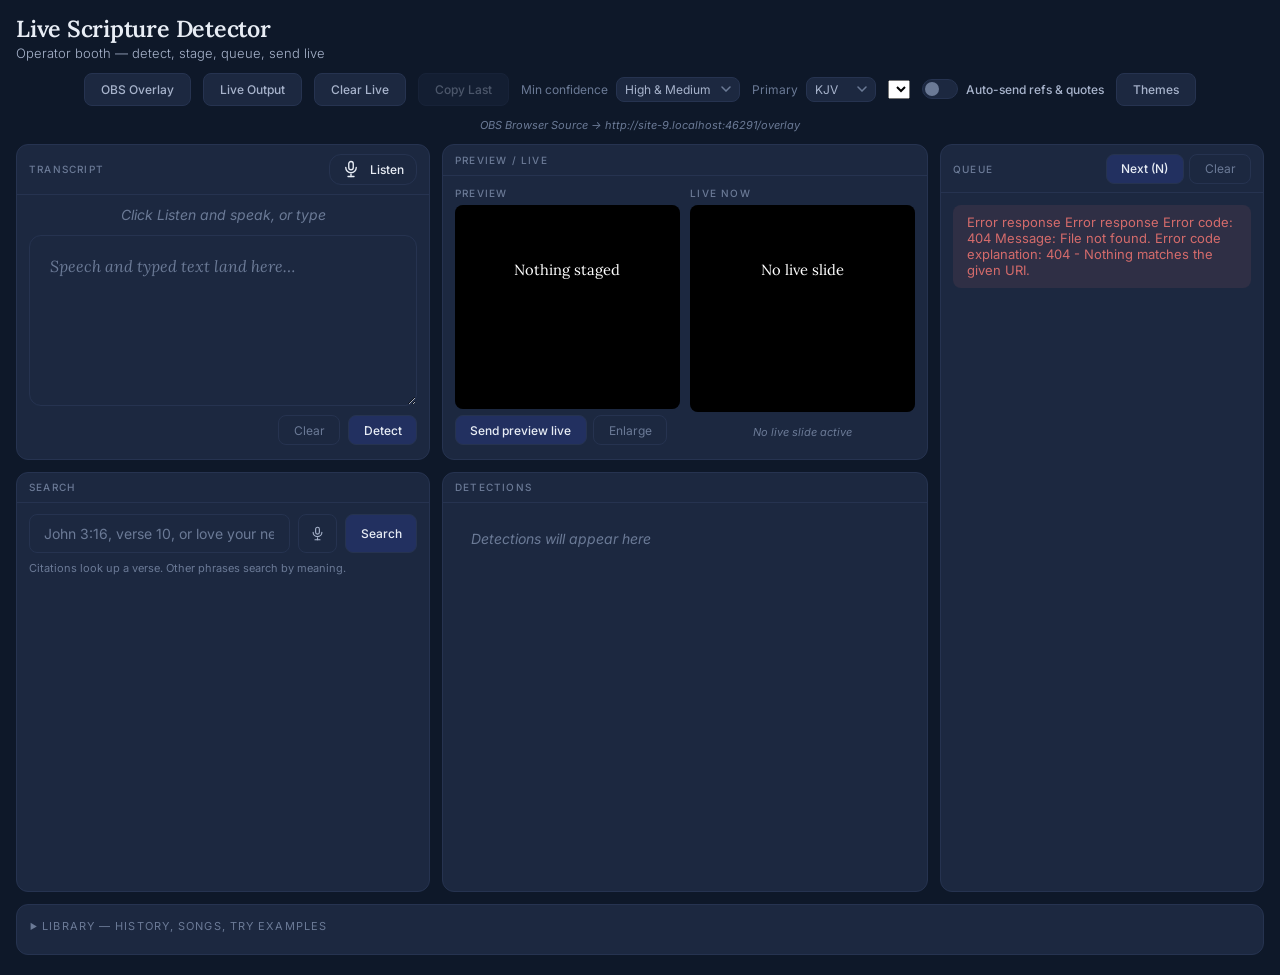
==== commit ef4cf97f: "Add Docker packaging and a live operator booth. Also reranked paraphrase matches, staged verses in q" ====
--- a/frontend/index.html
+++ b/frontend/index.html
@@ -6,60 +6,192 @@
 <title>Live Scripture Detector</title>
 <link href="https://fonts.googleapis.com/css2?family=Lora:ital,wght@0,400;0,500;0,600;1,400;1,600&family=Inter:wght@300;400;500&display=swap" rel="stylesheet">
 <link rel="stylesheet" href="style.css">
-
 </head>
-<body>
-<div class="container">
-
-  <div class="header">
+<body class="booth-page">
+<div class="container booth">
+
+  <div class="header booth-header">
     <h1>Live Scripture Detector</h1>
-    <p>Speak any Bible verse &mdash; even paraphrased</p>
+    <p>Operator booth &mdash; detect, stage, queue, send live</p>
   </div>
 
   <div class="toolbar">
-    <a class="toolbar-btn" href="/overlay" target="_blank">
-      <svg width="14" height="14" viewBox="0 0 24 24" fill="none" stroke="currentColor" stroke-width="2" stroke-linecap="round" stroke-linejoin="round"><rect x="2" y="3" width="20" height="14" rx="2"/><path d="M8 21h8M12 17v4"/></svg>
-      OBS Overlay
-    </a>
+    <a class="toolbar-btn" href="/overlay" target="_blank">OBS Overlay</a>
+    <a class="toolbar-btn" href="/live" target="_blank">Live Output</a>
+    <button class="toolbar-btn" onclick="clearLive()">Clear Live</button>
     <button class="toolbar-btn" id="clipboardBtn" onclick="copyLastToClipboard()" disabled>
-      <svg width="14" height="14" viewBox="0 0 24 24" fill="none" stroke="currentColor" stroke-width="2" stroke-linecap="round" stroke-linejoin="round"><rect x="9" y="2" width="13" height="13" rx="2"/><path d="M5 15H4a2 2 0 0 1-2-2V4a2 2 0 0 1 2-2h9a2 2 0 0 1 2 2v1"/></svg>
-      <span id="clipboardBtnLabel">Copy Last Detection</span>
+      <span id="clipboardBtnLabel">Copy Last</span>
     </button>
     <div class="confidence-filter">
-      <label for="confidenceFilter">Min confidence:</label>
+      <label for="confidenceFilter">Min confidence</label>
       <select id="confidenceFilter">
         <option value="high">High only</option>
         <option value="medium" selected>High &amp; Medium</option>
         <option value="low">All results</option>
       </select>
     </div>
-    <a class="toolbar-btn" href="/live" target="_blank">
-      <svg width="14" height="14" viewBox="0 0 24 24" fill="none" stroke="currentColor" stroke-width="2" stroke-linecap="round" stroke-linejoin="round"><rect x="2" y="3" width="20" height="14" rx="2"/><path d="M8 21h8M12 17v4"/></svg>
-      Live Output
-    </a>
-    <button class="toolbar-btn" onclick="clearLive()">
-      <svg width="14" height="14" viewBox="0 0 24 24" fill="none" stroke="currentColor" stroke-width="2" stroke-linecap="round" stroke-linejoin="round"><circle cx="12" cy="12" r="10"/></svg>
-      Clear Live Screen
-    </button>
-    <a class="toolbar-btn" href="/confidence" target="_blank">
-      <svg width="14" height="14" viewBox="0 0 24 24" fill="none" stroke="currentColor" stroke-width="2" stroke-linecap="round" stroke-linejoin="round"><rect x="2" y="3" width="20" height="14" rx="2"/><path d="M8 21h8M12 17v4"/></svg>
-      Confidence Monitor
-    </a>
+    <div class="confidence-filter">
+      <label for="primaryTranslation">Primary</label>
+      <select id="primaryTranslation" onchange="onPrimaryTranslationChanged()">
+        <option>KJV</option>
+        <option>NIV</option>
+        <option>NKJV</option>
+        <option>NLT</option>
+        <option>AMP</option>
+        <option>ASV</option>
+        <option>CJB</option>
+        <option>WEB</option>
+      </select>
+    </div>
     <select class="translation-select" id="themeSelect" onchange="onThemeSelected()"></select>
-
-    <label class="auto-send-toggle" title="High-confidence detections go live automatically, no click needed">
+    <label class="auto-send-toggle" title="Auto-send only explicit references and high-confidence direct quotes, with an 8s cooldown">
       <input type="checkbox" id="autoSendToggle" onchange="toggleAutoSend()">
       <span class="auto-send-slider"></span>
-      <span class="auto-send-label">Auto-send high confidence</span>
+      <span class="auto-send-label">Auto-send refs &amp; quotes</span>
     </label>
-    <button class="toolbar-btn" onclick="openThemeManager()">
-      <svg width="14" height="14" viewBox="0 0 24 24" fill="none" stroke="currentColor" stroke-width="2" stroke-linecap="round" stroke-linejoin="round"><circle cx="13.5" cy="6.5" r=".5"/><circle cx="17.5" cy="10.5" r=".5"/><circle cx="8.5" cy="7.5" r=".5"/><circle cx="6.5" cy="12.5" r=".5"/><path d="M12 2C6.5 2 2 6.5 2 12s4.5 10 10 10c.926 0 1.648-.746 1.648-1.688 0-.437-.18-.835-.437-1.125-.29-.289-.438-.652-.438-1.125a1.64 1.64 0 0 1 1.668-1.668h1.996c3.051 0 5.555-2.503 5.555-5.554C21.965 6.012 17.461 2 12 2z"/></svg>
-      Manage Themes
-    </button>
-    <div class="toolbar-hint" id="overlayHint">OBS: add Browser Source → <span id="overlayUrl"></span></div>
-  </div>
-
-  <!-- Theme manager modal -->
+    <button class="toolbar-btn" onclick="openThemeManager()">Themes</button>
+    <div class="toolbar-hint" id="overlayHint">OBS Browser Source → <span id="overlayUrl"></span></div>
+  </div>
+
+  <div class="booth-grid">
+    <section class="panel panel-transcript">
+      <div class="panel-head">
+        <span>Transcript</span>
+        <button class="mic-btn" id="micBtn" onclick="toggleMic()">
+          <svg class="mic-icon" viewBox="0 0 24 24" fill="none" stroke="currentColor" stroke-width="1.8" stroke-linecap="round" stroke-linejoin="round">
+            <rect x="9" y="2" width="6" height="11" rx="3"/>
+            <path d="M5 10a7 7 0 0 0 14 0"/>
+            <line x1="12" y1="19" x2="12" y2="22"/>
+            <line x1="8" y1="22" x2="16" y2="22"/>
+          </svg>
+          <span id="micLabel">Listen</span>
+        </button>
+      </div>
+      <div class="panel-body">
+        <div class="status-line" id="statusLine">Click Listen and speak, or type</div>
+        <textarea class="transcript-box" id="transcriptBox"
+          placeholder="Speech and typed text land here&hellip;" rows="6"></textarea>
+        <div class="transcript-actions">
+          <button class="btn-sm" onclick="clearAll()">Clear</button>
+          <button class="btn-sm btn-detect-sm" onclick="detect()">Detect</button>
+        </div>
+      </div>
+    </section>
+
+    <section class="panel panel-stage">
+      <div class="panel-head"><span>Preview / Live</span></div>
+      <div class="panel-body stage-body">
+        <div class="stage-col">
+          <div class="transcript-label">Preview</div>
+          <div class="stage-frame" id="stagePreviewFrame">
+            <div id="stagePreviewBg" class="stage-bg"></div>
+            <div id="stagePreviewDim" class="stage-dim"></div>
+            <div class="stage-copy">
+              <div class="stage-verse" id="stagePreviewText">Nothing staged</div>
+              <div class="stage-ref" id="stagePreviewRef"></div>
+              <div class="stage-trans" id="stagePreviewTranslation"></div>
+            </div>
+          </div>
+          <div class="stage-actions">
+            <button class="btn-sm btn-detect-sm" onclick="sendStagedPreview()">Send preview live</button>
+            <button class="btn-sm" onclick="enlargePreview()">Enlarge</button>
+          </div>
+        </div>
+        <div class="stage-col">
+          <div class="transcript-label">Live now</div>
+          <div class="stage-frame stage-live" id="stageLiveFrame">
+            <div id="stageLiveBg" class="stage-bg"></div>
+            <div id="stageLiveDim" class="stage-dim"></div>
+            <div class="stage-copy">
+              <div class="stage-verse" id="stageLiveText">No live slide</div>
+              <div class="stage-ref" id="stageLiveRef"></div>
+              <div class="stage-trans" id="stageLiveTranslation"></div>
+            </div>
+          </div>
+          <div class="live-status" id="liveStatus">No live slide active</div>
+        </div>
+      </div>
+    </section>
+
+    <section class="panel panel-queue">
+      <div class="panel-head">
+        <span>Queue</span>
+        <span class="panel-actions">
+          <button class="btn-sm btn-detect-sm" onclick="sendQueueNext()">Next (N)</button>
+          <button class="btn-sm" onclick="clearQueue()">Clear</button>
+        </span>
+      </div>
+      <div class="panel-body">
+        <div class="queue-list" id="queueList">
+          <div class="empty">Preload verses here before the sermon.</div>
+        </div>
+      </div>
+    </section>
+
+    <section class="panel panel-search">
+      <div class="panel-head"><span>Search</span></div>
+      <div class="panel-body">
+        <div class="manual-search-area">
+          <div class="manual-search-row">
+            <input type="text" id="manualSearchInput"
+              placeholder="John 3:16, verse 10, or love your neighbor"
+              onkeydown="if(event.key==='Enter') manualSearch()">
+            <button class="search-mic-btn" id="searchMicBtn" onclick="searchByVoice()" title="Search by voice">
+              <svg width="15" height="15" viewBox="0 0 24 24" fill="none" stroke="currentColor" stroke-width="1.8" stroke-linecap="round" stroke-linejoin="round">
+                <rect x="9" y="2" width="6" height="11" rx="3"/>
+                <path d="M5 10a7 7 0 0 0 14 0"/>
+                <line x1="12" y1="19" x2="12" y2="22"/>
+                <line x1="8" y1="22" x2="16" y2="22"/>
+              </svg>
+            </button>
+            <button class="btn-sm btn-detect-sm" onclick="manualSearch()">Search</button>
+          </div>
+          <div class="search-hint">Citations look up a verse. Other phrases search by meaning.</div>
+          <div class="manual-search-result" id="manualSearchResult"></div>
+        </div>
+      </div>
+    </section>
+
+    <section class="panel panel-detections">
+      <div class="panel-head"><span>Detections</span></div>
+      <div class="panel-body">
+        <div class="error-box" id="errorBox"></div>
+        <div class="spinner" id="spinner"><div class="spinner-ring"></div><span>Detecting scripture&hellip;</span></div>
+        <div class="results" id="results">
+          <div class="empty">Detections will appear here</div>
+        </div>
+      </div>
+    </section>
+  </div>
+
+  <details class="library-drawer">
+    <summary>Library &mdash; history, songs, try examples</summary>
+    <div class="library-inner">
+      <div class="examples-row">
+        <span style="font-size:11px;color:var(--silver-dim);align-self:center">Try:</span>
+        <button class="ex-chip" onclick="loadEx(0)">John 3:16</button>
+        <button class="ex-chip" onclick="loadEx(1)">Psalm 23 allusion</button>
+        <button class="ex-chip" onclick="loadEx(2)">Prodigal son</button>
+        <button class="ex-chip" onclick="loadEx(3)">Sermon excerpt</button>
+      </div>
+      <div class="history-area">
+        <div class="history-header-row">
+          <div class="transcript-label">History</div>
+          <button class="btn-sm" onclick="clearHistoryConfirm()">Clear History</button>
+        </div>
+        <div class="history-list" id="historyList"></div>
+      </div>
+      <div class="song-library-area">
+        <div class="transcript-label">Song Library</div>
+        <div class="manual-search-row">
+          <input type="text" id="songSearchInput" placeholder="Search songs by title or author&hellip;" oninput="songSearchDebounced()">
+          <button class="btn-sm btn-detect-sm" onclick="openSongEditor()">+ Add Song</button>
+        </div>
+        <div class="song-list" id="songList"></div>
+      </div>
+    </div>
+  </details>
+
   <div class="song-editor-overlay" id="themeManagerOverlay">
     <div class="song-editor-modal">
       <div class="song-editor-header">
@@ -68,48 +200,38 @@
       </div>
       <div class="song-editor-body">
         <div id="themeManagerList" class="theme-manager-list"></div>
-
         <div class="theme-new-form">
           <div class="transcript-label">Add New Theme</div>
           <input type="text" id="newThemeName" placeholder="Theme name" class="song-editor-input">
-
           <select id="newThemeBgType" class="song-editor-input" onchange="toggleThemeBgFields()">
             <option value="color">Solid Color</option>
             <option value="gradient">CSS Gradient</option>
             <option value="image">Image Upload</option>
           </select>
-
           <div id="themeColorField">
             <label class="theme-field-label">Background Color</label>
             <input type="color" id="newThemeColorValue" value="#0E1829" class="theme-color-input">
           </div>
-
           <div id="themeGradientField" style="display:none;">
             <label class="theme-field-label">CSS Gradient</label>
             <input type="text" id="newThemeGradientValue" placeholder="linear-gradient(135deg, #1a1a2e, #16213e)" class="song-editor-input">
           </div>
-
           <div id="themeImageField" style="display:none;">
             <label class="theme-field-label">Background Image</label>
             <input type="file" id="newThemeImageFile" accept="image/*" class="song-editor-input">
           </div>
-
           <label class="theme-field-label">Text Color</label>
           <input type="color" id="newThemeTextColor" value="#FFFFFF" class="theme-color-input">
-
           <label class="theme-field-label">Accent Color (reference text)</label>
           <input type="color" id="newThemeAccentColor" value="#C9A84C" class="theme-color-input">
-
-          <label class="theme-field-label">Dark Overlay Opacity (readability over images/gradients)</label>
+          <label class="theme-field-label">Dark Overlay Opacity</label>
           <input type="range" id="newThemeOverlay" min="0" max="0.8" step="0.05" value="0.4">
-
           <button class="btn-sm btn-detect-sm" onclick="createThemeFromForm()">Create Theme</button>
         </div>
       </div>
     </div>
   </div>
 
-  <!-- Live preview modal (renders exactly like /live, never sends to server) -->
   <div class="preview-overlay" id="previewOverlay">
     <div class="preview-container">
       <button class="preview-close-btn" onclick="closePreview()">&#x2715; Close Preview</button>
@@ -122,51 +244,10 @@
           <div class="preview-verse-translation" id="previewTranslation"></div>
         </div>
       </div>
-      <div class="preview-hint">This is a preview only — nothing has been sent to the live output.</div>
-    </div>
-  </div>
-
-  <div class="live-status" id="liveStatus">No live slide active</div>
-
-  <div class="manual-search-area">
-    <div class="transcript-label">Manual Scripture Search</div>
-    <div class="manual-search-row">
-      <input type="text" id="manualSearchInput" placeholder="e.g. John 3:16 or 'let's have John 3:16'" onkeydown="if(event.key==='Enter') manualSearch()">
-      <button class="search-mic-btn" id="searchMicBtn" onclick="searchByVoice()" title="Search by voice">
-        <svg width="15" height="15" viewBox="0 0 24 24" fill="none" stroke="currentColor" stroke-width="1.8" stroke-linecap="round" stroke-linejoin="round">
-          <rect x="9" y="2" width="6" height="11" rx="3"/>
-          <path d="M5 10a7 7 0 0 0 14 0"/>
-          <line x1="12" y1="19" x2="12" y2="22"/>
-          <line x1="8" y1="22" x2="16" y2="22"/>
-        </svg>
-      </button>
-      <button class="btn-sm btn-detect-sm" onclick="manualSearch()">Search</button>
-    </div>
-    <div class="manual-search-result" id="manualSearchResult"></div>
-  </div>
-
-  <div class="divider"></div>
-
-  <div class="history-area">
-    <div class="history-header-row">
-      <div class="transcript-label">History</div>
-      <button class="btn-sm" onclick="clearHistoryConfirm()">Clear History</button>
-    </div>
-    <div class="history-list" id="historyList"></div>
-  </div>
-
-  <div class="divider"></div>
-
-  <div class="song-library-area">
-    <div class="transcript-label">Song Library</div>
-    <div class="manual-search-row">
-      <input type="text" id="songSearchInput" placeholder="Search songs by title or author&hellip;" oninput="songSearchDebounced()">
-      <button class="btn-sm btn-detect-sm" onclick="openSongEditor()">+ Add Song</button>
-    </div>
-    <div class="song-list" id="songList"></div>
-  </div>
-
-  <!-- Song editor modal -->
+      <div class="preview-hint">Enlarged preview only &mdash; the live output is unchanged.</div>
+    </div>
+  </div>
+
   <div class="song-editor-overlay" id="songEditorOverlay">
     <div class="song-editor-modal">
       <div class="song-editor-header">
@@ -186,49 +267,7 @@
     </div>
   </div>
 
-  <div class="controls">
-    <button class="mic-btn" id="micBtn" onclick="toggleMic()">
-      <svg class="mic-icon" viewBox="0 0 24 24" fill="none" stroke="currentColor" stroke-width="1.8" stroke-linecap="round" stroke-linejoin="round">
-        <rect x="9" y="2" width="6" height="11" rx="3"/>
-        <path d="M5 10a7 7 0 0 0 14 0"/>
-        <line x1="12" y1="19" x2="12" y2="22"/>
-        <line x1="8" y1="22" x2="16" y2="22"/>
-      </svg>
-      <span id="micLabel">Start Listening</span>
-    </button>
-  </div>
-
-  <div class="status-line" id="statusLine">Click the button and speak</div>
-
-  <div class="transcript-area">
-    <div class="transcript-label">Transcript</div>
-    <textarea class="transcript-box" id="transcriptBox"
-      placeholder="Transcribed speech will appear here, or type / paste text directly&hellip;" rows="4"></textarea>
-    <div class="transcript-actions">
-      <button class="btn-sm" onclick="clearAll()">Clear</button>
-      <button class="btn-sm btn-detect-sm" onclick="detect()">Detect Scripture</button>
-    </div>
-  </div>
-
-  <div class="examples-row">
-    <span style="font-size:11px;color:var(--silver-dim);align-self:center">Try:</span>
-    <button class="ex-chip" onclick="loadEx(0)">John 3:16</button>
-    <button class="ex-chip" onclick="loadEx(1)">Psalm 23 allusion</button>
-    <button class="ex-chip" onclick="loadEx(2)">Prodigal son</button>
-    <button class="ex-chip" onclick="loadEx(3)">Sermon excerpt</button>
-  </div>
-
-  <div class="divider"></div>
-
-  <div class="error-box" id="errorBox"></div>
-  <div class="spinner" id="spinner"><div class="spinner-ring"></div><span>Detecting scripture&hellip;</span></div>
-
-  <div class="results" id="results">
-    <div class="empty">Detections will appear here</div>
-  </div>
-
 </div>
-
 <script src="app.js"></script>
 </body>
-</html>+</html>
--- a/frontend/style.css
+++ b/frontend/style.css
@@ -1294,4 +1294,258 @@
   color: var(--silver-dim);
   flex-shrink: 0;
   white-space: nowrap;
+}
+
+/* ── Operator booth layout ───────────────────────────────────────────────── */
+
+body.booth-page {
+  align-items: stretch;
+}
+
+.container.booth {
+  max-width: none;
+  width: 100%;
+  padding: 0.85rem 1rem 1.25rem;
+  gap: 0.75rem;
+  align-items: stretch;
+}
+
+.booth-header {
+  text-align: left;
+}
+
+.booth-header h1 {
+  font-size: 1.45rem;
+  margin-bottom: 0.15rem;
+}
+
+.booth-header p {
+  font-size: 13px;
+}
+
+.booth-grid {
+  display: grid;
+  grid-template-columns: minmax(280px, 1.15fr) minmax(340px, 1.35fr) minmax(240px, 0.9fr);
+  grid-template-rows: minmax(240px, 0.9fr) minmax(280px, 1.2fr);
+  gap: 0.75rem;
+  width: 100%;
+  min-height: calc(100vh - 170px);
+}
+
+.panel {
+  background: var(--navy-card);
+  border: 1px solid var(--navy-border);
+  border-radius: var(--radius);
+  display: flex;
+  flex-direction: column;
+  min-height: 0;
+  overflow: hidden;
+}
+
+.panel-head {
+  display: flex;
+  align-items: center;
+  justify-content: space-between;
+  gap: 0.5rem;
+  padding: 0.55rem 0.75rem;
+  border-bottom: 1px solid var(--navy-border);
+  font-size: 10px;
+  letter-spacing: 0.12em;
+  text-transform: uppercase;
+  color: var(--silver-dim);
+  font-weight: 500;
+}
+
+.panel-actions {
+  display: flex;
+  gap: 0.35rem;
+}
+
+.panel-body {
+  flex: 1;
+  min-height: 0;
+  overflow: auto;
+  padding: 0.7rem 0.75rem 0.85rem;
+  display: flex;
+  flex-direction: column;
+  gap: 0.55rem;
+}
+
+.panel-transcript { grid-column: 1; grid-row: 1; }
+.panel-stage { grid-column: 2; grid-row: 1; }
+.panel-queue { grid-column: 3; grid-row: 1 / span 2; }
+.panel-search { grid-column: 1; grid-row: 2; }
+.panel-detections { grid-column: 2; grid-row: 2; }
+
+.panel-transcript .mic-btn {
+  padding: 0.35rem 0.75rem;
+  font-size: 12px;
+}
+
+.panel-transcript .transcript-box {
+  flex: 1;
+  min-height: 120px;
+}
+
+.stage-body {
+  display: grid;
+  grid-template-columns: 1fr 1fr;
+  gap: 0.65rem;
+}
+
+.stage-col {
+  display: flex;
+  flex-direction: column;
+  gap: 0.4rem;
+  min-width: 0;
+}
+
+.stage-frame {
+  position: relative;
+  min-height: 140px;
+  border-radius: var(--radius-sm);
+  overflow: hidden;
+  background: #000;
+  flex: 1;
+}
+
+.stage-bg, .stage-dim {
+  position: absolute;
+  inset: 0;
+}
+
+.stage-dim { background: rgba(0,0,0,0.35); }
+
+.stage-copy {
+  position: relative;
+  z-index: 1;
+  padding: 0.85rem 0.75rem;
+  text-align: center;
+  display: flex;
+  flex-direction: column;
+  justify-content: center;
+  min-height: 140px;
+  gap: 0.35rem;
+}
+
+.stage-verse {
+  font-family: 'Lora', serif;
+  font-size: 0.92rem;
+  line-height: 1.45;
+  color: #fff;
+}
+
+.stage-ref {
+  font-size: 11px;
+  letter-spacing: 0.04em;
+  color: var(--gold);
+}
+
+.stage-trans {
+  font-size: 10px;
+  letter-spacing: 0.08em;
+  text-transform: uppercase;
+  color: rgba(255,255,255,0.45);
+}
+
+.stage-actions { display: flex; gap: 0.4rem; flex-wrap: wrap; }
+
+.panel-stage .live-status {
+  margin: 0;
+  width: 100%;
+  font-size: 11px;
+}
+
+.queue-list {
+  display: flex;
+  flex-direction: column;
+  gap: 0.45rem;
+}
+
+.queue-item {
+  background: var(--navy-card-inner);
+  border: 1px solid var(--navy-border);
+  border-radius: var(--radius-sm);
+  padding: 0.55rem 0.65rem;
+  display: flex;
+  flex-direction: column;
+  gap: 0.3rem;
+}
+
+.queue-item-top {
+  display: flex;
+  align-items: center;
+  justify-content: space-between;
+  gap: 0.4rem;
+}
+
+.queue-item-ref {
+  font-family: 'Lora', serif;
+  font-size: 0.92rem;
+  font-weight: 600;
+}
+
+.queue-item-text {
+  font-size: 11px;
+  color: var(--silver);
+  line-height: 1.4;
+  display: -webkit-box;
+  -webkit-line-clamp: 2;
+  -webkit-box-orient: vertical;
+  overflow: hidden;
+}
+
+.queue-item-actions { display: flex; gap: 0.3rem; }
+
+.search-hint {
+  font-size: 11px;
+  color: var(--silver-dim);
+}
+
+.panel-detections .results {
+  width: 100%;
+  gap: 0.55rem;
+}
+
+.panel-detections .translations-section { display: none; }
+
+.library-drawer {
+  width: 100%;
+  border: 1px solid var(--navy-border);
+  border-radius: var(--radius);
+  background: var(--navy-card);
+  padding: 0.4rem 0.85rem 0.85rem;
+}
+
+.library-drawer summary {
+  cursor: pointer;
+  font-size: 11px;
+  letter-spacing: 0.1em;
+  text-transform: uppercase;
+  color: var(--silver-dim);
+  padding: 0.45rem 0;
+}
+
+.library-inner {
+  display: flex;
+  flex-direction: column;
+  gap: 1.25rem;
+  padding-top: 0.5rem;
+}
+
+@media (max-width: 1100px) {
+  .booth-grid {
+    grid-template-columns: 1fr;
+    grid-template-rows: auto;
+    min-height: 0;
+  }
+  .panel-transcript,
+  .panel-stage,
+  .panel-queue,
+  .panel-search,
+  .panel-detections {
+    grid-column: auto;
+    grid-row: auto;
+  }
+  .stage-body { grid-template-columns: 1fr; }
 }
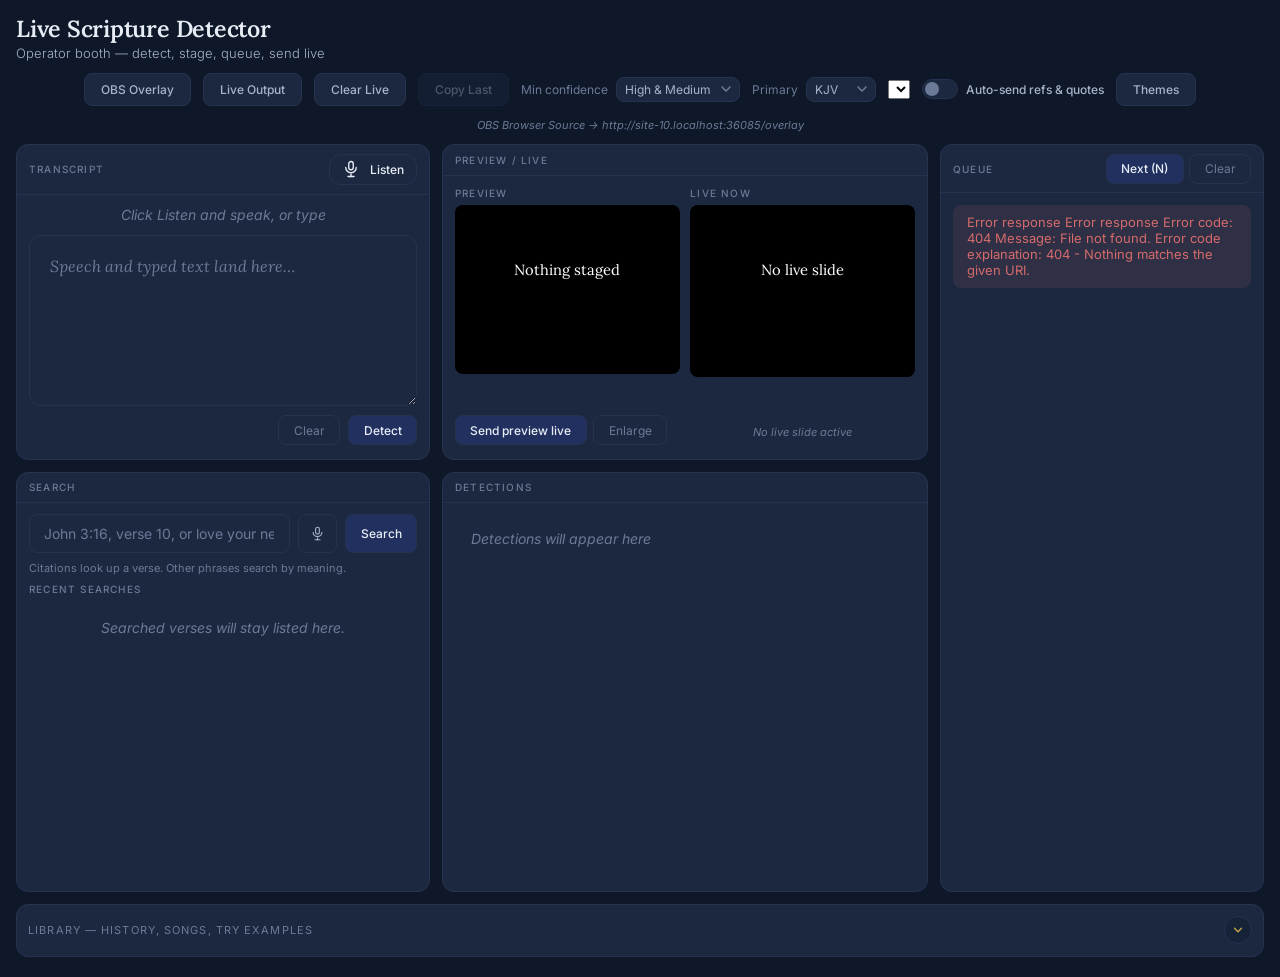
==== commit 0c7e9cae: "Keep searched verses and live translations on screen, and add a VPS deploy path. Operators can reope" ====
--- a/frontend/index.html
+++ b/frontend/index.html
@@ -92,6 +92,7 @@
               <div class="stage-trans" id="stagePreviewTranslation"></div>
             </div>
           </div>
+          <div class="trans-switch" id="previewTransSwitch"></div>
           <div class="stage-actions">
             <button class="btn-sm btn-detect-sm" onclick="sendStagedPreview()">Send preview live</button>
             <button class="btn-sm" onclick="enlargePreview()">Enlarge</button>
@@ -108,6 +109,7 @@
               <div class="stage-trans" id="stageLiveTranslation"></div>
             </div>
           </div>
+          <div class="trans-switch" id="liveTransSwitch"></div>
           <div class="live-status" id="liveStatus">No live slide active</div>
         </div>
       </div>
@@ -148,6 +150,10 @@
           </div>
           <div class="search-hint">Citations look up a verse. Other phrases search by meaning.</div>
           <div class="manual-search-result" id="manualSearchResult"></div>
+          <div class="transcript-label">Recent searches</div>
+          <div class="recent-list" id="recentSearchList">
+            <div class="empty">Searched verses will stay listed here.</div>
+          </div>
         </div>
       </div>
     </section>
@@ -165,7 +171,14 @@
   </div>
 
   <details class="library-drawer">
-    <summary>Library &mdash; history, songs, try examples</summary>
+    <summary>
+      <span>Library &mdash; history, songs, try examples</span>
+      <span class="library-toggle" aria-hidden="true" title="Open library">
+        <svg width="14" height="14" viewBox="0 0 24 24" fill="none" stroke="currentColor" stroke-width="2.2" stroke-linecap="round" stroke-linejoin="round">
+          <polyline points="6 9 12 15 18 9"/>
+        </svg>
+      </span>
+    </summary>
     <div class="library-inner">
       <div class="examples-row">
         <span style="font-size:11px;color:var(--silver-dim);align-self:center">Try:</span>
--- a/frontend/style.css
+++ b/frontend/style.css
@@ -1502,6 +1502,61 @@
   color: var(--silver-dim);
 }
 
+.trans-switch {
+  display: flex;
+  flex-wrap: wrap;
+  gap: 0.3rem;
+  margin-top: 0.4rem;
+  min-height: 1.4rem;
+}
+
+.trans-chip {
+  background: transparent;
+  border: 1px solid var(--navy-border);
+  border-radius: 20px;
+  color: var(--silver-dim);
+  font-size: 10px;
+  letter-spacing: 0.06em;
+  padding: 0.2rem 0.5rem;
+  cursor: pointer;
+  font-family: 'Inter', sans-serif;
+}
+
+.trans-chip:hover { border-color: var(--gold); color: var(--gold); }
+.trans-chip.active {
+  border-color: var(--gold);
+  color: var(--gold);
+  background: var(--gold-glow);
+}
+
+.recent-list {
+  display: flex;
+  flex-direction: column;
+  gap: 0.4rem;
+}
+
+.recent-item {
+  display: flex;
+  align-items: center;
+  justify-content: space-between;
+  gap: 0.5rem;
+  background: var(--navy-card-inner);
+  border: 1px solid var(--navy-border);
+  border-radius: var(--radius-sm);
+  padding: 0.45rem 0.55rem;
+}
+
+.recent-item-ref {
+  font-family: 'Lora', serif;
+  font-size: 0.88rem;
+  font-weight: 600;
+}
+
+.recent-item-meta {
+  font-size: 10px;
+  color: var(--silver-dim);
+}
+
 .panel-detections .results {
   width: 100%;
   gap: 0.55rem;
@@ -1514,16 +1569,54 @@
   border: 1px solid var(--navy-border);
   border-radius: var(--radius);
   background: var(--navy-card);
-  padding: 0.4rem 0.85rem 0.85rem;
+  padding: 0.25rem 0.55rem 0.35rem;
+}
+
+.library-drawer[open] {
+  padding-bottom: 0.85rem;
 }
 
 .library-drawer summary {
+  display: flex;
+  align-items: center;
+  justify-content: space-between;
+  gap: 0.75rem;
   cursor: pointer;
   font-size: 11px;
   letter-spacing: 0.1em;
   text-transform: uppercase;
   color: var(--silver-dim);
-  padding: 0.45rem 0;
+  padding: 0.4rem 0.15rem;
+  list-style: none;
+}
+
+.library-drawer summary::-webkit-details-marker,
+.library-drawer summary::marker {
+  display: none;
+  content: '';
+}
+
+.library-toggle {
+  flex-shrink: 0;
+  display: inline-flex;
+  align-items: center;
+  justify-content: center;
+  width: 28px;
+  height: 28px;
+  border: 1px solid var(--navy-border);
+  border-radius: 50%;
+  color: var(--gold);
+  background: var(--navy-card-inner);
+  transition: transform 0.2s ease, border-color 0.2s ease, background 0.2s ease;
+}
+
+.library-drawer summary:hover .library-toggle {
+  border-color: var(--gold);
+  background: var(--gold-glow);
+}
+
+.library-drawer[open] .library-toggle {
+  transform: rotate(180deg);
 }
 
 .library-inner {
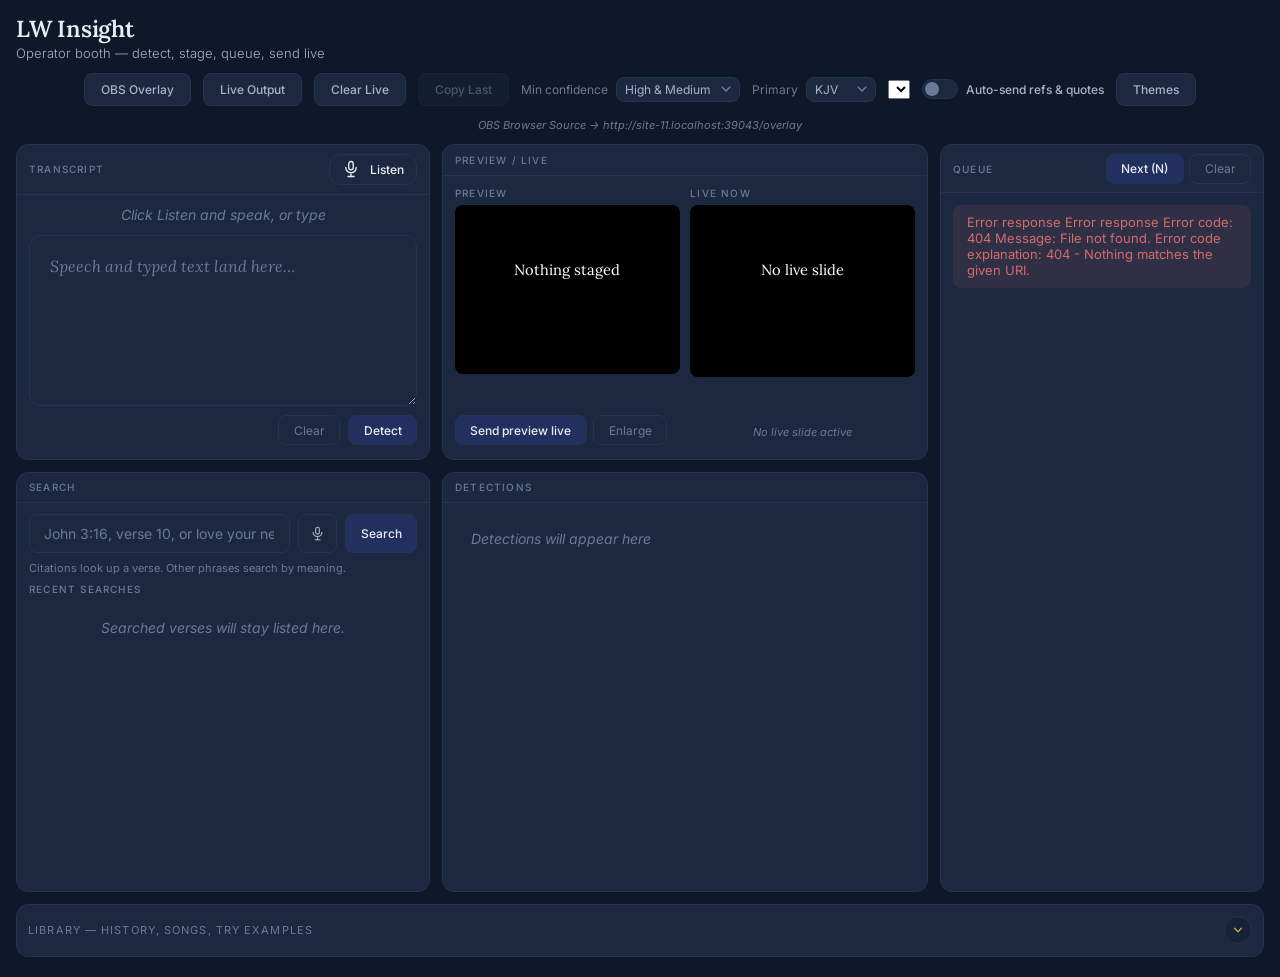
==== commit 16edb511: "Keep searched verses and live translations on screen, and add a VPS deploy path. Operators can reope" ====
--- a/frontend/index.html
+++ b/frontend/index.html
@@ -11,7 +11,7 @@
 <div class="container booth">
 
   <div class="header booth-header">
-    <h1>Live Scripture Detector</h1>
+    <h1>LW Insight</h1>
     <p>Operator booth &mdash; detect, stage, queue, send live</p>
   </div>
 
